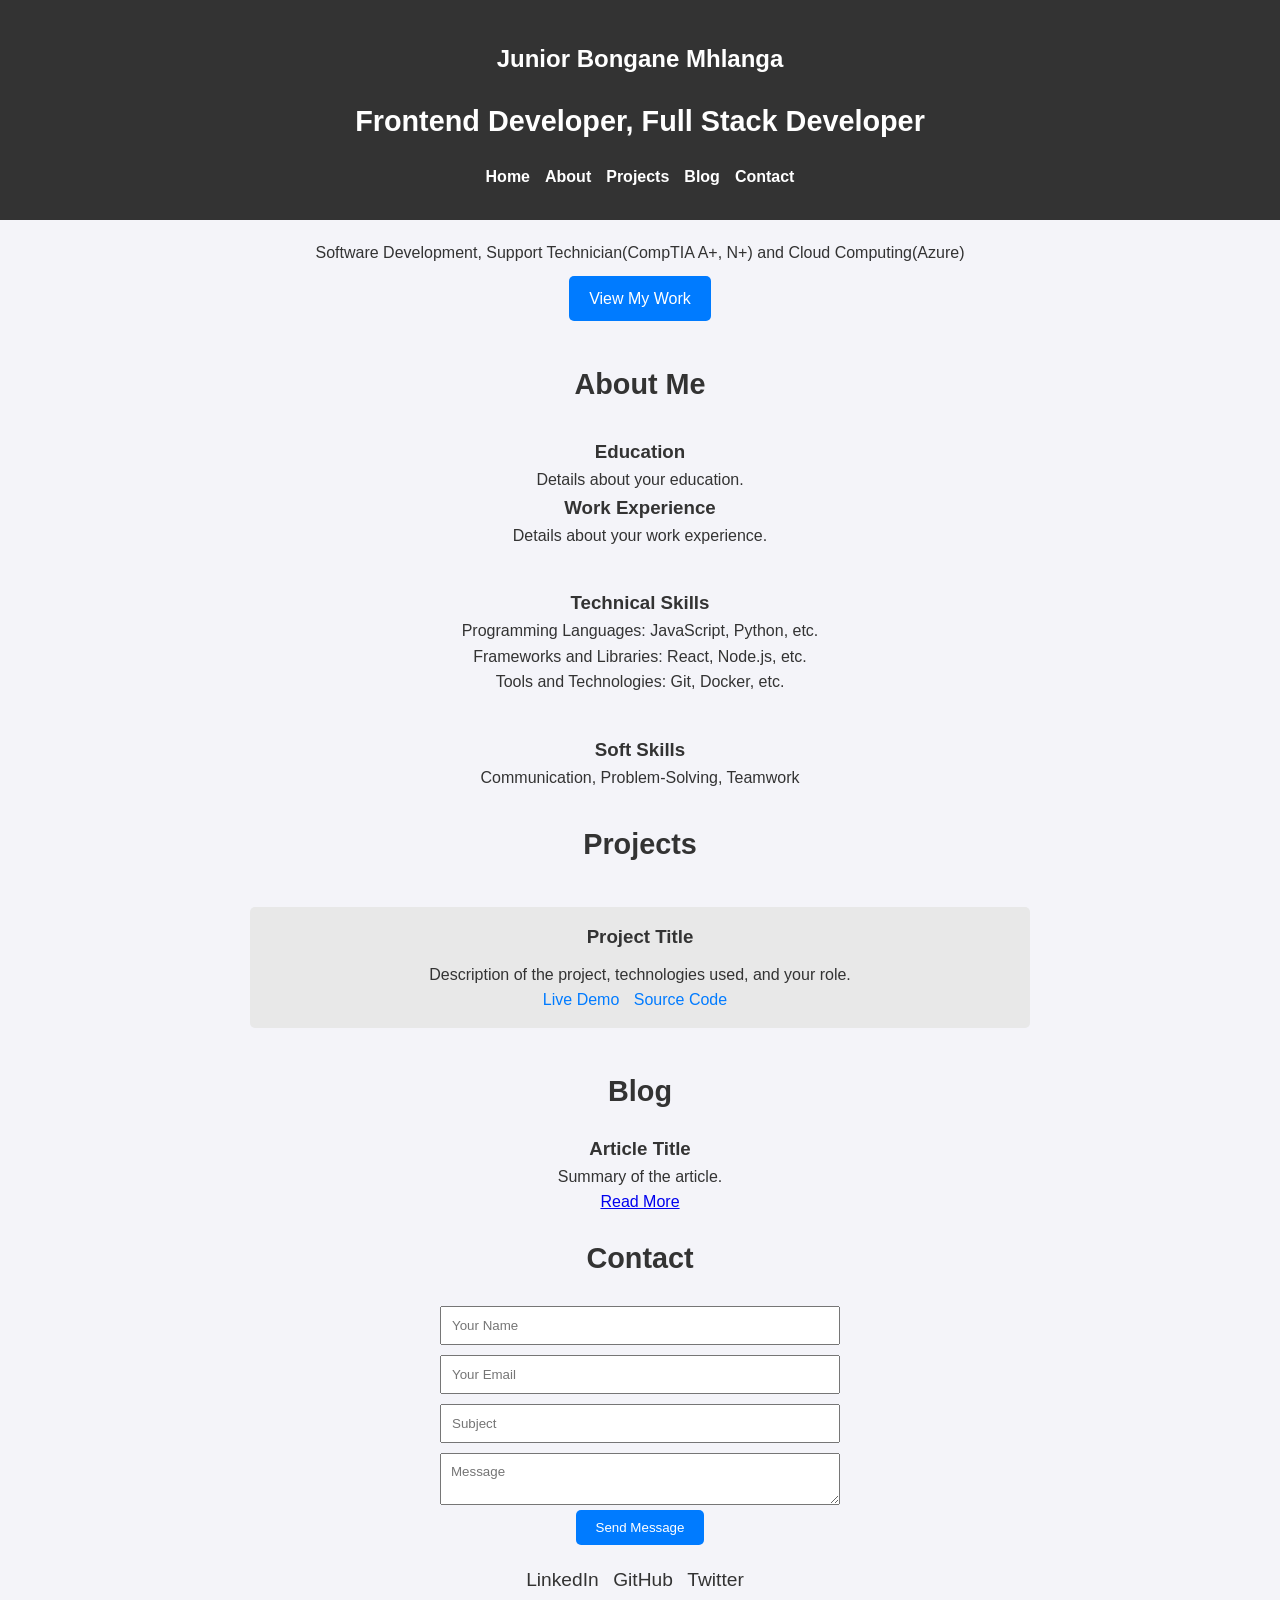
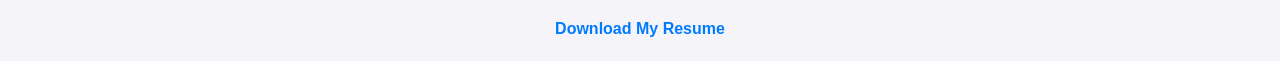
==== Portfolio2/index.html @ 18e59ba6 "Portfolio v2.0 Attempting a new version of my Portfolio using CSS and HTML" ====
<!DOCTYPE html>
<html lang="en">
<head>
    <meta charset="UTF-8">
    <meta name="viewport" content="width=device-width, initial-scale=1.0">
    <title>Developer Portfolio</title>
    <link rel="stylesheet" href="styles.css">
</head>
<body>

    <!-- Homepage Section -->
    <section id="homepage">
        <header>
            <h1>Junior Bongane Mhlanga</h1>
            <h2>Frontend Developer, Full Stack Developer</h2>
            <nav>
                <ul>
                    <li><a href="#homepage">Home</a></li>
                    <li><a href="#about">About</a></li>
                    <li><a href="#projects">Projects</a></li>
                    <li><a href="#blog">Blog</a></li>
                    <li><a href="#contact">Contact</a></li>
                </ul>
            </nav>
        </header>
        <div class="intro">
            <p>Software Development, Support Technician(CompTIA A+, N+) and Cloud Computing(Azure)</p>
            <a href="#projects" class="cta">View My Work</a>
        </div>
    </section>

    <!-- About Page Section -->
    <section id="about">
        <h2>About Me</h2>
        <div class="personal-background">
            <h3>Education</h3>
            <p>Details about your education.</p>
            <h3>Work Experience</h3>
            <p>Details about your work experience.</p>
        </div>
        <div class="technical-skills">
            <h3>Technical Skills</h3>
            <p>Programming Languages: JavaScript, Python, etc.</p>
            <p>Frameworks and Libraries: React, Node.js, etc.</p>
            <p>Tools and Technologies: Git, Docker, etc.</p>
        </div>
        <div class="soft-skills">
            <h3>Soft Skills</h3>
            <p>Communication, Problem-Solving, Teamwork</p>
        </div>
    </section>

    <!-- Projects Page Section -->
    <section id="projects">
        <h2>Projects</h2>
        <div class="project-showcase">
            <div class="project">
                <h3>Project Title</h3>
                <p>Description of the project, technologies used, and your role.</p>
                <a href="#" class="project-link">Live Demo</a>
                <a href="#" class="project-link">Source Code</a>
            </div>
            <!-- Repeat for other projects -->
        </div>
    </section>

    <!-- Blog Page Section (Optional) -->
    <section id="blog">
        <h2>Blog</h2>
        <article>
            <h3>Article Title</h3>
            <p>Summary of the article.</p>
            <a href="#">Read More</a>
        </article>
        <!-- Repeat for other articles -->
    </section>

    <!-- Contact Page Section -->
    <section id="contact">
        <h2>Contact</h2>
        <form action="#" method="post">
            <input type="text" name="name" placeholder="Your Name" required>
            <input type="email" name="email" placeholder="Your Email" required>
            <input type="text" name="subject" placeholder="Subject" required>
            <textarea name="message" placeholder="Message" required></textarea>
            <button type="submit">Send Message</button>
        </form>
        <div class="social-media">
            <a href="https://linkedin.com">LinkedIn</a>
            <a href="https://github.com">GitHub</a>
            <a href="https://twitter.com">Twitter</a>
        </div>
    </section>

    <!-- Resume Section -->
    <section id="resume">
        <a href="resume.pdf" download>Download My Resume</a>
    </section>

</body>
</html>
---- Portfolio2/styles.css ----
/* Center and Responsive Styles */

* {
    margin: 0;
    padding: 0;
    box-sizing: border-box;
    font-family: Arial, sans-serif;
}

body {
    background-color: #f4f4f9;
    color: #333;
    line-height: 1.6;
    text-align: center;
}

/* Header */
header {
    background: #333;
    color: #fff;
    padding: 30px 0;
}

header h1, header h2 {
    margin: 10px 0;
}

nav ul {
    list-style: none;
    display: flex;
    justify-content: center;
    gap: 15px;
}

nav ul li a {
    color: #fff;
    text-decoration: none;
    font-weight: bold;
}

.intro {
    padding: 20px;
}

.intro .cta {
    display: inline-block;
    margin-top: 10px;
    padding: 10px 20px;
    background: #007bff;
    color: #fff;
    text-decoration: none;
    border-radius: 5px;
}

/* Section Titles */
section h2 {
    margin: 20px 0;
    font-size: 1.8em;
}

/* Content Sections */
.personal-background, .technical-skills, .soft-skills, .project-showcase {
    margin: 20px auto;
    max-width: 800px;
    padding: 10px;
}

/* Projects */
.project {
    background: #e8e8e8;
    padding: 15px;
    margin: 10px 0;
    border-radius: 5px;
}

.project h3 {
    margin-bottom: 10px;
}

.project a {
    display: inline-block;
    margin-right: 10px;
    color: #007bff;
    text-decoration: none;
}

/* Form Styling */
form {
    display: flex;
    flex-direction: column;
    align-items: center;
    margin: 20px auto;
    max-width: 600px;
}

form input, form textarea {
    margin: 5px 0;
    padding: 10px;
    width: 80%;
    max-width: 400px;
}

form button {
    padding: 10px 20px;
    background: #007bff;
    color: #fff;
    border: none;
    border-radius: 5px;
    cursor: pointer;
}

/* Social Media Links */
.social-media a {
    color: #333;
    text-decoration: none;
    margin-right: 10px;
    font-size: 1.2em;
}

#resume {
    margin: 20px;
}

#resume a {
    color: #007bff;
    text-decoration: none;
    font-weight: bold;
}

/* Responsive Design for Mobile */
@media (max-width: 768px) {
    nav ul {
        flex-direction: column;
        gap: 10px;
    }

    .intro .cta {
        padding: 12px 25px;
        font-size: 1.1em;
    }

    .personal-background, .technical-skills, .soft-skills, .project-showcase, form {
        width: 90%;
        padding: 5px;
    }

    header h1 {
        font-size: 1.8em;
    }

    header h2 {
        font-size: 1.2em;
    }

    section h2 {
        font-size: 1.5em;
    }

    form input, form textarea {
        width: 90%;
    }

    .social-media a {
        font-size: 1em;
    }

    #resume {
        font-size: 1.2em;
    }
}
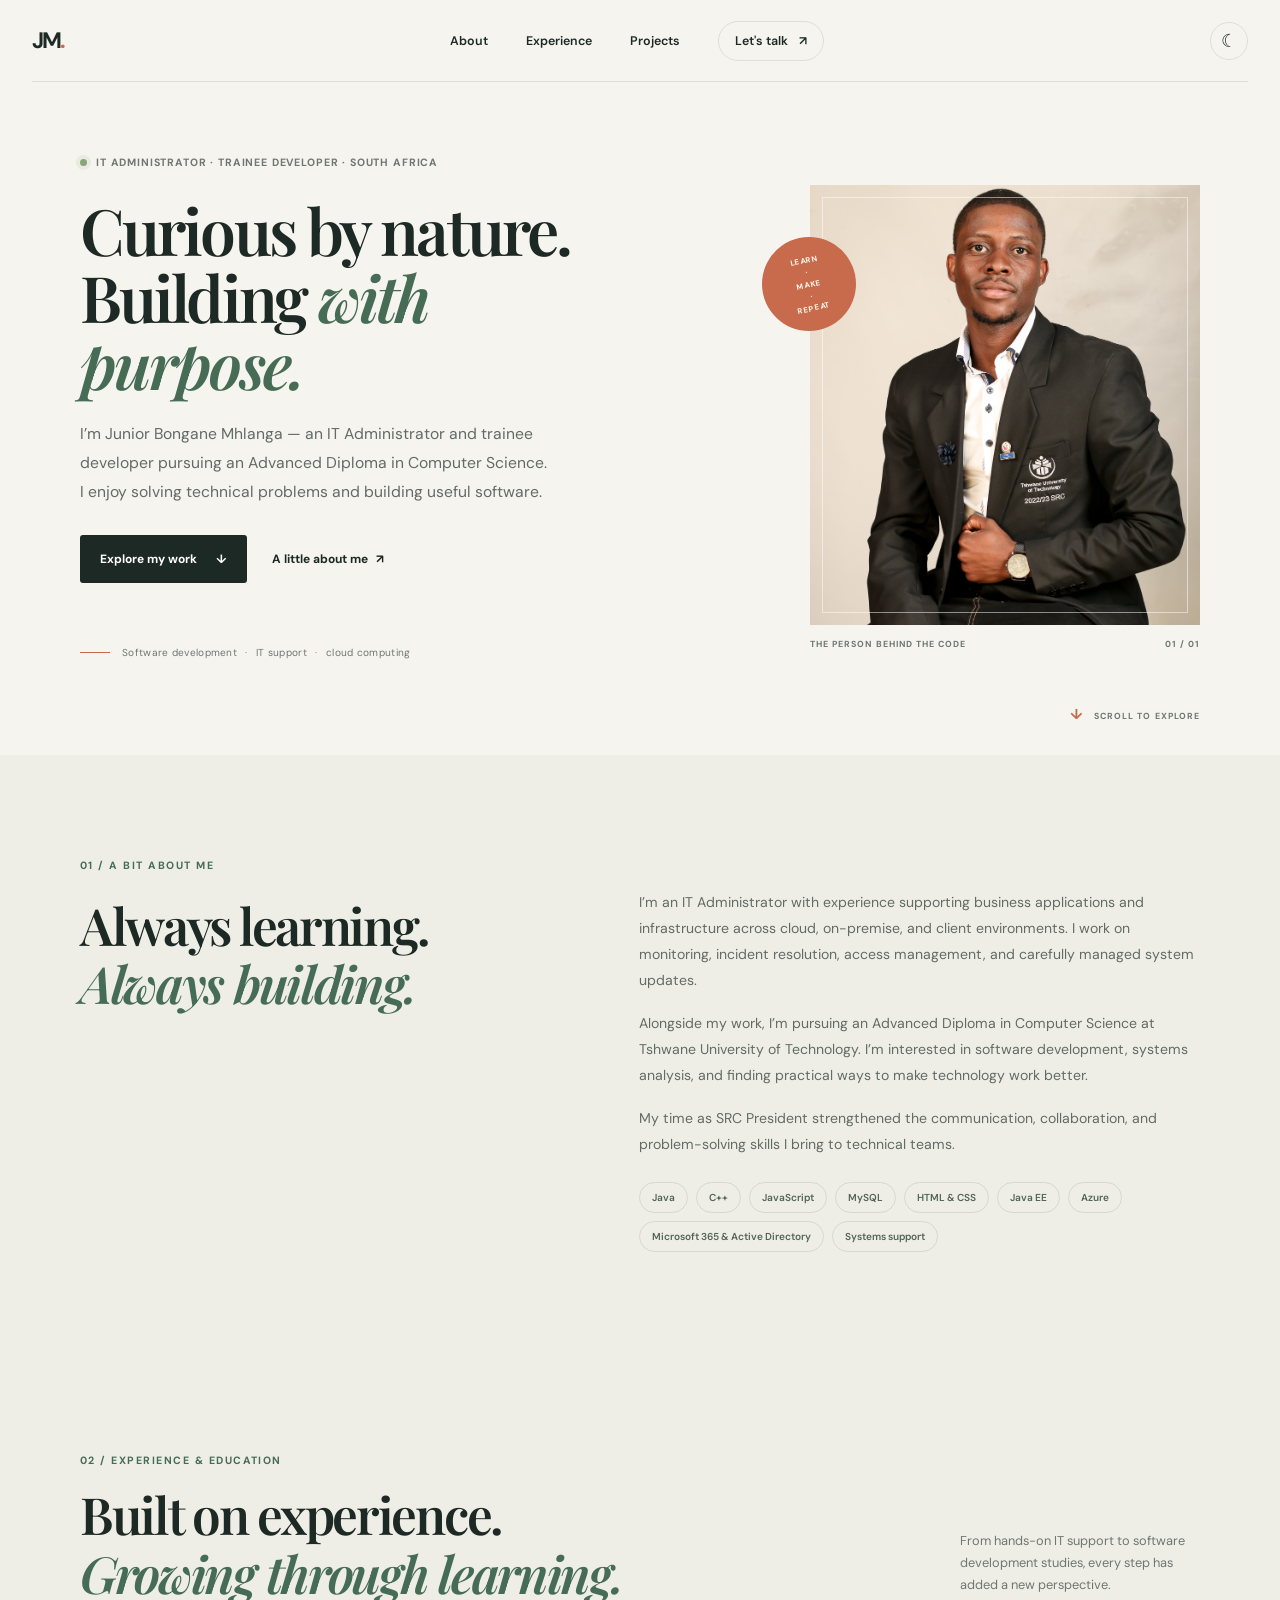
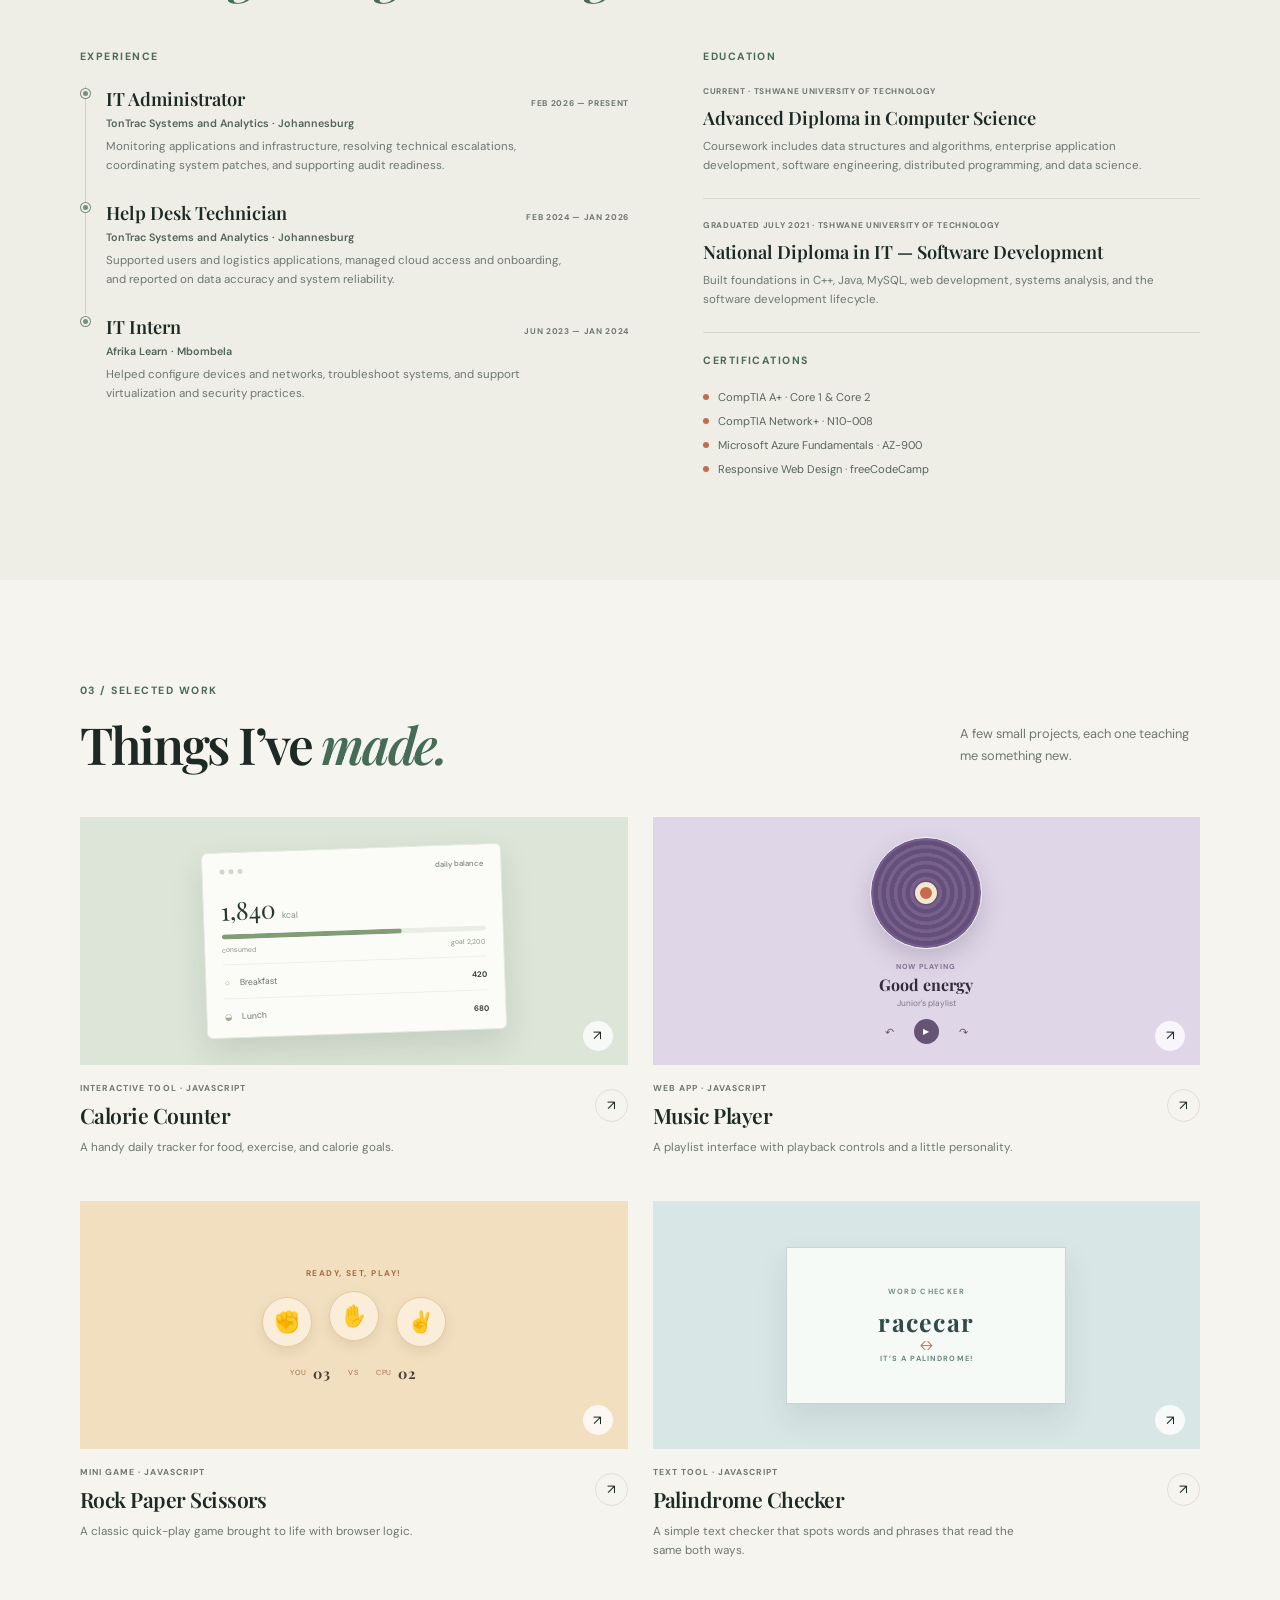
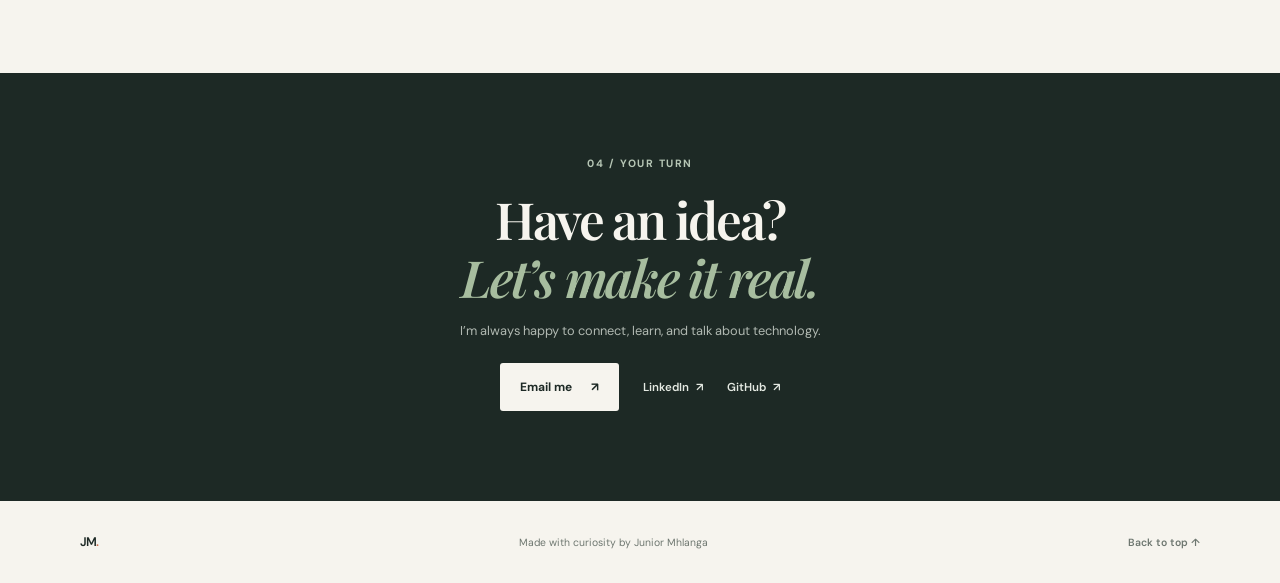
==== commit 9eef5d81: "Refining my Dev Portfolio Creating a easily scrolable portfolio" ====
--- a/Portfolio2/index.html
+++ b/Portfolio2/index.html
@@ -3,99 +3,233 @@
 <head>
     <meta charset="UTF-8">
     <meta name="viewport" content="width=device-width, initial-scale=1.0">
-    <title>Developer Portfolio</title>
+    <meta name="description" content="The portfolio of Junior Bongane Mhlanga, a developer exploring software, support, and cloud technology.">
+    <meta name="theme-color" content="#f6f4ee">
+    <title>Junior Mhlanga — Developer &amp; Problem Solver</title>
     <link rel="stylesheet" href="styles.css">
+    <script src="script.js" defer></script>
 </head>
 <body>
-
-    <!-- Homepage Section -->
-    <section id="homepage">
-        <header>
-            <h1>Junior Bongane Mhlanga</h1>
-            <h2>Frontend Developer, Full Stack Developer</h2>
-            <nav>
-                <ul>
-                    <li><a href="#homepage">Home</a></li>
-                    <li><a href="#about">About</a></li>
-                    <li><a href="#projects">Projects</a></li>
-                    <li><a href="#blog">Blog</a></li>
-                    <li><a href="#contact">Contact</a></li>
-                </ul>
-            </nav>
-        </header>
-        <div class="intro">
-            <p>Software Development, Support Technician(CompTIA A+, N+) and Cloud Computing(Azure)</p>
-            <a href="#projects" class="cta">View My Work</a>
-        </div>
-    </section>
-
-    <!-- About Page Section -->
-    <section id="about">
-        <h2>About Me</h2>
-        <div class="personal-background">
-            <h3>Education</h3>
-            <p>Details about your education.</p>
-            <h3>Work Experience</h3>
-            <p>Details about your work experience.</p>
-        </div>
-        <div class="technical-skills">
-            <h3>Technical Skills</h3>
-            <p>Programming Languages: JavaScript, Python, etc.</p>
-            <p>Frameworks and Libraries: React, Node.js, etc.</p>
-            <p>Tools and Technologies: Git, Docker, etc.</p>
-        </div>
-        <div class="soft-skills">
-            <h3>Soft Skills</h3>
-            <p>Communication, Problem-Solving, Teamwork</p>
-        </div>
-    </section>
-
-    <!-- Projects Page Section -->
-    <section id="projects">
-        <h2>Projects</h2>
-        <div class="project-showcase">
-            <div class="project">
-                <h3>Project Title</h3>
-                <p>Description of the project, technologies used, and your role.</p>
-                <a href="#" class="project-link">Live Demo</a>
-                <a href="#" class="project-link">Source Code</a>
-            </div>
-            <!-- Repeat for other projects -->
-        </div>
-    </section>
-
-    <!-- Blog Page Section (Optional) -->
-    <section id="blog">
-        <h2>Blog</h2>
-        <article>
-            <h3>Article Title</h3>
-            <p>Summary of the article.</p>
-            <a href="#">Read More</a>
-        </article>
-        <!-- Repeat for other articles -->
-    </section>
-
-    <!-- Contact Page Section -->
-    <section id="contact">
-        <h2>Contact</h2>
-        <form action="#" method="post">
-            <input type="text" name="name" placeholder="Your Name" required>
-            <input type="email" name="email" placeholder="Your Email" required>
-            <input type="text" name="subject" placeholder="Subject" required>
-            <textarea name="message" placeholder="Message" required></textarea>
-            <button type="submit">Send Message</button>
-        </form>
-        <div class="social-media">
-            <a href="https://linkedin.com">LinkedIn</a>
-            <a href="https://github.com">GitHub</a>
-            <a href="https://twitter.com">Twitter</a>
-        </div>
-    </section>
-
-    <!-- Resume Section -->
-    <section id="resume">
-        <a href="resume.pdf" download>Download My Resume</a>
-    </section>
-
+    <header class="site-header">
+        <a class="wordmark" href="#home" aria-label="Junior Mhlanga, home">JM<span>.</span></a>
+        <nav class="site-nav" aria-label="Main navigation">
+            <a href="#about">About</a>
+            <a href="#journey">Experience</a>
+            <a href="#projects">Projects</a>
+            <a class="nav-contact" href="#contact">Let's talk <span aria-hidden="true">↗</span></a>
+        </nav>
+        <button class="theme-toggle" type="button" aria-label="Switch to dark mode" aria-pressed="false">
+            <span aria-hidden="true">☾</span>
+        </button>
+    </header>
+
+    <nav class="mobile-nav" aria-label="Mobile navigation">
+        <a href="#home"><span aria-hidden="true">⌂</span>Home</a>
+        <a href="#about"><span aria-hidden="true">○</span>About</a>
+        <a href="#journey"><span aria-hidden="true">⌁</span>Journey</a>
+        <a href="#projects"><span aria-hidden="true">▦</span>Work</a>
+        <a href="#contact"><span aria-hidden="true">↗</span>Contact</a>
+    </nav>
+
+    <main>
+        <section class="hero page-width" id="home">
+            <div class="hero-copy">
+                <p class="eyebrow"><span class="status-dot"></span> IT Administrator · Trainee Developer · South Africa</p>
+                <h1>Curious by nature.<br>Building <span>with purpose.</span></h1>
+                <p class="hero-intro">I’m Junior Bongane Mhlanga — an IT Administrator and trainee developer pursuing an Advanced Diploma in Computer Science. I enjoy solving technical problems and building useful software.</p>
+                <div class="hero-actions">
+                    <a class="button button-dark" href="#projects">Explore my work <span aria-hidden="true">↓</span></a>
+                    <a class="text-link" href="#about">A little about me <span aria-hidden="true">↗</span></a>
+                </div>
+                <div class="hero-note">
+                    <span class="note-line" aria-hidden="true"></span>
+                    <p>Software development <span>·</span> IT support <span>·</span> cloud computing</p>
+                </div>
+            </div>
+            <div class="hero-portrait">
+                <div class="portrait-frame">
+                    <img src="../Portfolio/IMG_2663.JPG" alt="Portrait of Junior Bongane Mhlanga">
+                </div>
+                <div class="portrait-caption"><span>THE PERSON BEHIND THE CODE</span><span>01 / 01</span></div>
+                <div class="portrait-stamp" aria-hidden="true"><span>LEARN</span><span>·</span><span>MAKE</span><span>·</span><span>REPEAT</span></div>
+            </div>
+            <a class="scroll-cue" href="#about"><span aria-hidden="true">↓</span> SCROLL TO EXPLORE</a>
+        </section>
+
+        <section class="about-section" id="about">
+            <div class="page-width about-grid">
+                <div>
+                    <p class="eyebrow section-label">01 / A bit about me</p>
+                    <h2>Always learning.<br><span>Always building.</span></h2>
+                </div>
+                <div class="about-copy">
+                    <p>I’m an IT Administrator with experience supporting business applications and infrastructure across cloud, on-premise, and client environments. I work on monitoring, incident resolution, access management, and carefully managed system updates.</p>
+                    <p>Alongside my work, I’m pursuing an Advanced Diploma in Computer Science at Tshwane University of Technology. I’m interested in software development, systems analysis, and finding practical ways to make technology work better.</p>
+                    <p>My time as SRC President strengthened the communication, collaboration, and problem-solving skills I bring to technical teams.</p>
+                    <div class="skill-list" aria-label="Technical skills">
+                        <span>Java</span>
+                        <span>C++</span>
+                        <span>JavaScript</span>
+                        <span>MySQL</span>
+                        <span>HTML &amp; CSS</span>
+                        <span>Java EE</span>
+                        <span>Azure</span>
+                        <span>Microsoft 365 &amp; Active Directory</span>
+                        <span>Systems support</span>
+                    </div>
+                </div>
+            </div>
+            </section>
+
+            <section class="journey-section" id="journey">
+                <div class="page-width">
+                    <div class="section-heading">
+                        <div>
+                            <p class="eyebrow section-label">02 / Experience &amp; education</p>
+                            <h2>Built on experience.<br><span>Growing through learning.</span></h2>
+                        </div>
+                        <p>From hands-on IT support to software development studies, every step has added a new perspective.</p>
+                    </div>
+                    <div class="journey-grid">
+                        <div class="journey-column">
+                            <h3 class="column-heading">Experience</h3>
+                            <article class="timeline-entry">
+                                <span class="timeline-mark" aria-hidden="true"></span>
+                                <div class="entry-heading"><h4>IT Administrator</h4><span>FEB 2026 — PRESENT</span></div>
+                                <p class="entry-place">TonTrac Systems and Analytics · Johannesburg</p>
+                                <p>Monitoring applications and infrastructure, resolving technical escalations, coordinating system patches, and supporting audit readiness.</p>
+                            </article>
+                            <article class="timeline-entry">
+                                <span class="timeline-mark" aria-hidden="true"></span>
+                                <div class="entry-heading"><h4>Help Desk Technician</h4><span>FEB 2024 — JAN 2026</span></div>
+                                <p class="entry-place">TonTrac Systems and Analytics · Johannesburg</p>
+                                <p>Supported users and logistics applications, managed cloud access and onboarding, and reported on data accuracy and system reliability.</p>
+                            </article>
+                            <article class="timeline-entry">
+                                <span class="timeline-mark" aria-hidden="true"></span>
+                                <div class="entry-heading"><h4>IT Intern</h4><span>JUN 2023 — JAN 2024</span></div>
+                                <p class="entry-place">Afrika Learn · Mbombela</p>
+                                <p>Helped configure devices and networks, troubleshoot systems, and support virtualization and security practices.</p>
+                            </article>
+                        </div>
+                        <div class="journey-column learning-column">
+                            <h3 class="column-heading">Education</h3>
+                            <article class="education-entry">
+                                <p class="entry-date">CURRENT · TSHWANE UNIVERSITY OF TECHNOLOGY</p>
+                                <h4>Advanced Diploma in Computer Science</h4>
+                                <p>Coursework includes data structures and algorithms, enterprise application development, software engineering, distributed programming, and data science.</p>
+                            </article>
+                            <article class="education-entry">
+                                <p class="entry-date">GRADUATED JULY 2021 · TSHWANE UNIVERSITY OF TECHNOLOGY</p>
+                                <h4>National Diploma in IT — Software Development</h4>
+                                <p>Built foundations in C++, Java, MySQL, web development, systems analysis, and the software development lifecycle.</p>
+                            </article>
+                            <h3 class="column-heading certifications-heading">Certifications</h3>
+                            <div class="certification-list">
+                                <span>CompTIA A+ · Core 1 &amp; Core 2</span>
+                                <span>CompTIA Network+ · N10-008</span>
+                                <span>Microsoft Azure Fundamentals · AZ-900</span>
+                                <span>Responsive Web Design · freeCodeCamp</span>
+                            </div>
+                        </div>
+                    </div>
+                </div>
+            </section>
+
+            <section class="projects-section page-width" id="projects">
+                <div class="section-heading">
+                    <div>
+                        <p class="eyebrow section-label">03 / Selected work</p>
+                    <h2>Things I’ve <span>made.</span></h2>
+                </div>
+                <p>A few small projects, each one teaching me something new.</p>
+            </div>
+
+            <div class="project-grid">
+                <article class="project-card project-calorie">
+                    <a class="project-preview calorie-preview" href="../Calorie%20Counter/index.html" aria-label="Open Calorie Counter project">
+                        <div class="mini-window">
+                            <div class="mini-top"><span></span><span></span><span></span><b>daily balance</b></div>
+                            <div class="calorie-total">1,840 <small>kcal</small></div>
+                            <div class="calorie-bar"><span></span></div>
+                            <div class="calorie-labels"><span>consumed</span><span>goal 2,200</span></div>
+                            <div class="meal-row"><i>☼</i><span>Breakfast</span><b>420</b></div>
+                            <div class="meal-row"><i>◒</i><span>Lunch</span><b>680</b></div>
+                        </div>
+                        <span class="preview-arrow" aria-hidden="true">↗</span>
+                    </a>
+                    <div class="project-info">
+                        <div><p class="project-type">INTERACTIVE TOOL · JAVASCRIPT</p><h3>Calorie Counter</h3></div>
+                        <a class="project-open" href="../Calorie%20Counter/index.html" aria-label="Open Calorie Counter project">↗</a>
+                    </div>
+                    <p class="project-description">A handy daily tracker for food, exercise, and calorie goals.</p>
+                </article>
+
+                <article class="project-card project-music">
+                    <a class="project-preview music-preview" href="../Music%20Player/index.html" aria-label="Open Music Player project">
+                        <div class="music-disc"><span></span></div>
+                        <div class="music-track"><span>NOW PLAYING</span><b>Good energy</b><i>Junior's playlist</i></div>
+                        <div class="music-controls" aria-hidden="true"><span>↶</span><span class="play-icon">▶</span><span>↷</span></div>
+                        <span class="preview-arrow" aria-hidden="true">↗</span>
+                    </a>
+                    <div class="project-info">
+                        <div><p class="project-type">WEB APP · JAVASCRIPT</p><h3>Music Player</h3></div>
+                        <a class="project-open" href="../Music%20Player/index.html" aria-label="Open Music Player project">↗</a>
+                    </div>
+                    <p class="project-description">A playlist interface with playback controls and a little personality.</p>
+                </article>
+
+                <article class="project-card project-game">
+                    <a class="project-preview game-preview" href="../RockPaperScissorsGame/index.html" aria-label="Open Rock Paper Scissors project">
+                        <span class="game-kicker">READY, SET, PLAY!</span>
+                        <div class="game-icons" aria-hidden="true"><span>✊</span><span>✋</span><span>✌</span></div>
+                        <div class="game-score"><span>YOU <b>03</b></span><span>VS</span><span>CPU <b>02</b></span></div>
+                        <span class="preview-arrow" aria-hidden="true">↗</span>
+                    </a>
+                    <div class="project-info">
+                        <div><p class="project-type">MINI GAME · JAVASCRIPT</p><h3>Rock Paper Scissors</h3></div>
+                        <a class="project-open" href="../RockPaperScissorsGame/index.html" aria-label="Open Rock Paper Scissors project">↗</a>
+                    </div>
+                    <p class="project-description">A classic quick-play game brought to life with browser logic.</p>
+                </article>
+
+                <article class="project-card project-palindrome">
+                    <a class="project-preview palindrome-preview" href="../Palindrone%20Checker/index.html" aria-label="Open Palindrome Checker project">
+                        <div class="palindrome-card">
+                            <span>WORD CHECKER</span>
+                            <b>racecar</b>
+                            <i>↔</i>
+                            <strong>IT’S A PALINDROME!</strong>
+                        </div>
+                        <span class="preview-arrow" aria-hidden="true">↗</span>
+                    </a>
+                    <div class="project-info">
+                        <div><p class="project-type">TEXT TOOL · JAVASCRIPT</p><h3>Palindrome Checker</h3></div>
+                        <a class="project-open" href="../Palindrone%20Checker/index.html" aria-label="Open Palindrome Checker project">↗</a>
+                    </div>
+                    <p class="project-description">A simple text checker that spots words and phrases that read the same both ways.</p>
+                </article>
+            </div>
+        </section>
+
+        <section class="contact-section" id="contact">
+            <div class="page-width contact-inner">
+                <p class="eyebrow section-label">04 / Your turn</p>
+                <h2>Have an idea?<br><span>Let’s make it real.</span></h2>
+                <p>I’m always happy to connect, learn, and talk about technology.</p>
+                <div class="contact-links">
+                    <a class="button button-light" href="mailto:mhlangajunior907@gmail.com">Email me <span aria-hidden="true">↗</span></a>
+                    <a class="contact-social" href="https://www.linkedin.com/in/junior-mhlanga-2394a222a" target="_blank" rel="noopener noreferrer">LinkedIn <span aria-hidden="true">↗</span></a>
+                    <a class="contact-social" href="https://github.com/JuniorMhlanga" target="_blank" rel="noopener noreferrer">GitHub <span aria-hidden="true">↗</span></a>
+                </div>
+            </div>
+        </section>
+    </main>
+
+    <footer class="site-footer page-width">
+        <a class="wordmark" href="#home">JM<span>.</span></a>
+        <p>Made with curiosity by Junior Mhlanga</p>
+        <a href="#home">Back to top ↑</a>
+    </footer>
 </body>
 </html>
--- a/Portfolio2/styles.css
+++ b/Portfolio2/styles.css
@@ -1,170 +1,1238 @@
-/* Center and Responsive Styles */
+@import url('https://fonts.googleapis.com/css2?family=DM+Sans:wght@400;500;600;700&family=Playfair+Display:ital,wght@0,600;0,700;1,600;1,700&display=swap');
+
+:root {
+    --paper: #f6f4ee;
+    --ink: #1d2925;
+    --muted: #6e7770;
+    --green: #466c56;
+    --line: #dedfd6;
+    --section: #eeeee7;
+    --body-copy: #626b64;
+    --skill-border: #d5d9cf;
+    --skill-text: #526457;
+    --timeline-line: #cbd3c8;
+    --education-line: #d5d9d0;
+    --certification-text: #59645b;
+    --button-bg: var(--ink);
+    --button-text: #fff;
+    --button-hover-bg: var(--green);
+    --button-hover-text: #fff;
+    --contrast-surface: #1d2925;
+    color-scheme: light;
+    --serif: 'Playfair Display', Georgia, serif;
+    --sans: 'DM Sans', 'Segoe UI', sans-serif;
+}
+
+:root[data-theme="dark"] {
+    --paper: #171c19;
+    --ink: #e8eee8;
+    --muted: #a7b2aa;
+    --green: #a7bd9f;
+    --line: #38433b;
+    --section: #202722;
+    --body-copy: #c0c9c1;
+    --skill-border: #3e4a42;
+    --skill-text: #c1d0c3;
+    --timeline-line: #4a574d;
+    --education-line: #3e4a42;
+    --certification-text: #c0c9c1;
+    --button-bg: #d7e2d7;
+    --button-text: #17201a;
+    --button-hover-bg: #a7bd9f;
+    --button-hover-text: #17201a;
+    color-scheme: dark;
+}
 
 * {
+    box-sizing: border-box;
+}
+
+html {
+    scroll-behavior: smooth;
+    scroll-padding-top: 84px;
+    transition: background-color 180ms ease, color 180ms ease;
+}
+
+body {
     margin: 0;
+    background: var(--paper);
+    color: var(--ink);
+    font-family: var(--sans);
+    -webkit-font-smoothing: antialiased;
+}
+
+a {
+    color: inherit;
+}
+
+.page-width {
+    width: min(1120px, calc(100% - 64px));
+    margin-inline: auto;
+}
+
+.site-header {
+    width: min(1280px, calc(100% - 64px));
+    height: 82px;
+    margin-inline: auto;
+    display: flex;
+    align-items: center;
+    justify-content: space-between;
+    border-bottom: 1px solid var(--line);
+}
+
+.wordmark {
+    color: var(--ink);
+    font-size: 1.4rem;
+    font-weight: 700;
+    letter-spacing: -0.08em;
+    text-decoration: none;
+}
+
+.wordmark span {
+    color: #c76b4c;
+}
+
+.site-nav {
+    display: flex;
+    align-items: center;
+    gap: 38px;
+}
+
+.mobile-nav {
+    display: none;
+}
+
+.site-nav a,
+.site-footer a {
+    font-size: 0.78rem;
+    font-weight: 600;
+    text-decoration: none;
+    transition: color 180ms ease;
+}
+
+.site-nav a:hover,
+.site-footer a:hover,
+.text-link:hover {
+    color: var(--green);
+}
+
+.site-nav .nav-contact {
+    padding: 11px 16px;
+    border: 1px solid var(--line);
+    border-radius: 999px;
+}
+
+.nav-contact span {
+    margin-left: 8px;
+}
+
+.theme-toggle {
+    width: 38px;
+    height: 38px;
+    display: grid;
+    flex: 0 0 auto;
+    place-items: center;
     padding: 0;
-    box-sizing: border-box;
-    font-family: Arial, sans-serif;
-}
-
-body {
-    background-color: #f4f4f9;
-    color: #333;
-    line-height: 1.6;
+    border: 1px solid var(--line);
+    border-radius: 50%;
+    background: transparent;
+    color: var(--ink);
+    font: inherit;
+    font-size: 1.1rem;
+    cursor: pointer;
+    transition: background 180ms ease, border-color 180ms ease, color 180ms ease;
+}
+
+.theme-toggle:hover {
+    background: var(--section);
+    border-color: var(--muted);
+}
+
+.hero {
+    min-height: 640px;
+    padding-block: 74px 76px;
+    display: grid;
+    grid-template-columns: 1.1fr 0.9fr;
+    align-items: center;
+    gap: 64px;
+    position: relative;
+}
+
+.hero-copy {
+    padding-bottom: 20px;
+}
+
+.eyebrow {
+    margin: 0;
+    color: var(--green);
+    font-size: 0.66rem;
+    font-weight: 700;
+    letter-spacing: 0.14em;
+    text-transform: uppercase;
+}
+
+.hero-copy > .eyebrow {
+    display: flex;
+    align-items: center;
+    gap: 9px;
+    color: var(--muted);
+    letter-spacing: 0.08em;
+}
+
+.status-dot {
+    width: 7px;
+    height: 7px;
+    border-radius: 50%;
+    background: #88a478;
+    box-shadow: 0 0 0 4px #88a47820;
+}
+
+h1,
+h2,
+h3,
+p {
+    margin-top: 0;
+}
+
+h1,
+h2 {
+    font-family: var(--serif);
+    font-weight: 600;
+    letter-spacing: -0.045em;
+}
+
+.hero h1 {
+    margin: 27px 0 21px;
+    font-size: clamp(3.2rem, 5vw, 4.6rem);
+    line-height: 1.05;
+}
+
+.hero h1 span,
+.about-grid h2 span,
+.section-heading h2 span,
+.contact-inner h2 span {
+    color: var(--green);
+    font-style: italic;
+}
+
+.hero-intro {
+    max-width: 470px;
+    margin-bottom: 29px;
+    color: var(--body-copy);
+    font-size: 0.98rem;
+    line-height: 1.85;
+}
+
+.hero-actions {
+    display: flex;
+    align-items: center;
+    gap: 25px;
+}
+
+.button {
+    display: inline-flex;
+    min-height: 48px;
+    align-items: center;
+    justify-content: center;
+    gap: 19px;
+    padding: 0 20px;
+    border-radius: 3px;
+    font-size: 0.75rem;
+    font-weight: 700;
+    text-decoration: none;
+    transition: transform 180ms ease, background 180ms ease;
+}
+
+.button:hover {
+    transform: translateY(-2px);
+}
+
+.button-dark {
+    background: var(--button-bg);
+    color: var(--button-text);
+}
+
+.button-dark:hover {
+    background: var(--button-hover-bg);
+    color: var(--button-hover-text);
+}
+
+.text-link {
+    font-size: 0.75rem;
+    font-weight: 700;
+    text-decoration: none;
+    transition: color 180ms ease;
+}
+
+.text-link span {
+    margin-left: 5px;
+}
+
+.hero-note {
+    display: flex;
+    align-items: center;
+    gap: 12px;
+    margin-top: 63px;
+}
+
+.hero-note p {
+    margin: 0;
+    color: var(--muted);
+    font-size: 0.63rem;
+    letter-spacing: 0.03em;
+}
+
+.hero-note p span {
+    margin-inline: 5px;
+    color: #c76b4c;
+}
+
+.note-line {
+    width: 30px;
+    height: 1px;
+    background: #c76b4c;
+}
+
+.hero-portrait {
+    width: 100%;
+    max-width: 390px;
+    justify-self: end;
+    position: relative;
+}
+
+.portrait-frame {
+    height: 440px;
+    overflow: hidden;
+    background: #e6e1d6;
+    position: relative;
+}
+
+.portrait-frame::after {
+    position: absolute;
+    inset: 12px;
+    border: 1px solid #ffffff80;
+    content: "";
+    pointer-events: none;
+}
+
+.portrait-frame img {
+    width: 100%;
+    height: 100%;
+    object-fit: cover;
+    object-position: center 30%;
+    display: block;
+}
+
+.portrait-caption {
+    display: flex;
+    justify-content: space-between;
+    padding-top: 13px;
+    color: var(--muted);
+    font-size: 0.55rem;
+    font-weight: 700;
+    letter-spacing: 0.11em;
+}
+
+.portrait-stamp {
+    position: absolute;
+    top: 52px;
+    left: -48px;
+    width: 94px;
+    height: 94px;
+    display: flex;
+    flex-direction: column;
+    align-items: center;
+    justify-content: center;
+    gap: 2px;
+    border-radius: 50%;
+    background: #c76b4c;
+    color: #fff9f1;
+    font-size: 0.48rem;
+    font-weight: 700;
+    letter-spacing: 0.1em;
+    transform: rotate(-12deg);
+}
+
+.scroll-cue {
+    position: absolute;
+    right: 0;
+    bottom: 32px;
+    color: var(--muted);
+    font-size: 0.55rem;
+    font-weight: 700;
+    letter-spacing: 0.12em;
+    text-decoration: none;
+}
+
+.scroll-cue span {
+    margin-right: 7px;
+    color: #c76b4c;
+    font-size: 0.9rem;
+}
+
+.about-section {
+    padding-block: 104px;
+    background: var(--section);
+}
+
+.about-grid {
+    display: grid;
+    grid-template-columns: 0.9fr 1.1fr;
+    gap: 100px;
+    align-items: start;
+}
+
+.section-label {
+    margin-bottom: 24px;
+}
+
+.about-grid h2,
+.section-heading h2,
+.contact-inner h2 {
+    margin-bottom: 0;
+    font-size: clamp(2.4rem, 4vw, 3.55rem);
+    line-height: 1.15;
+}
+
+.about-copy {
+    padding-top: 30px;
+}
+
+.about-copy p {
+    margin-bottom: 17px;
+    color: var(--body-copy);
+    font-size: 0.88rem;
+    line-height: 1.85;
+}
+
+.skill-list {
+    display: flex;
+    flex-wrap: wrap;
+    gap: 8px;
+    margin-top: 25px;
+}
+
+.skill-list span {
+    padding: 8px 12px;
+    border: 1px solid var(--skill-border);
+    border-radius: 999px;
+    color: var(--skill-text);
+    font-size: 0.63rem;
+    font-weight: 600;
+}
+
+.projects-section {
+    padding-block: 104px 112px;
+}
+
+.journey-section {
+    padding-block: 98px 104px;
+    background: var(--section);
+}
+
+.section-heading {
+    display: flex;
+    align-items: end;
+    justify-content: space-between;
+    gap: 30px;
+    margin-bottom: 43px;
+}
+
+.section-heading .section-label {
+    margin-bottom: 18px;
+}
+
+.section-heading > p {
+    max-width: 240px;
+    margin-bottom: 7px;
+    color: var(--muted);
+    font-size: 0.8rem;
+    line-height: 1.7;
+}
+
+.journey-grid {
+    display: grid;
+    grid-template-columns: 1.05fr 0.95fr;
+    gap: 74px;
+    margin-top: 47px;
+}
+
+.column-heading {
+    margin: 0 0 23px;
+    color: var(--green);
+    font-size: 0.66rem;
+    font-weight: 700;
+    letter-spacing: 0.14em;
+    text-transform: uppercase;
+}
+
+.timeline-entry {
+    padding: 0 0 24px 20px;
+    margin-left: 5px;
+    border-left: 1px solid var(--timeline-line);
+    position: relative;
+}
+
+.timeline-entry:last-child {
+    padding-bottom: 0;
+    border-left-color: transparent;
+}
+
+.timeline-mark {
+    position: absolute;
+    top: 3px;
+    left: -5px;
+    width: 9px;
+    height: 9px;
+    border: 2px solid var(--section);
+    border-radius: 50%;
+    background: #76917a;
+    box-shadow: 0 0 0 1px #76917a;
+}
+
+.entry-heading {
+    display: flex;
+    align-items: baseline;
+    justify-content: space-between;
+    gap: 12px;
+}
+
+.entry-heading h4,
+.education-entry h4 {
+    margin: 0;
+    font-family: var(--serif);
+    font-size: 1.14rem;
+    font-weight: 600;
+}
+
+.entry-heading > span,
+.entry-date {
+    color: var(--muted);
+    font-size: 0.52rem;
+    font-weight: 700;
+    letter-spacing: 0.08em;
+}
+
+.entry-place {
+    margin: 5px 0 7px;
+    color: var(--skill-text) !important;
+    font-size: 0.67rem !important;
+    font-weight: 600;
+}
+
+.timeline-entry > p:last-child,
+.education-entry > p:last-child {
+    max-width: 470px;
+    margin: 0;
+    color: var(--muted);
+    font-size: 0.72rem;
+    line-height: 1.7;
+}
+
+.education-entry {
+    padding-bottom: 22px;
+    margin-bottom: 21px;
+    border-bottom: 1px solid var(--education-line);
+}
+
+.education-entry .entry-date {
+    margin-bottom: 8px;
+}
+
+.education-entry h4 {
+    margin-bottom: 7px;
+}
+
+.certifications-heading {
+    margin-top: 2px;
+}
+
+.certification-list {
+    display: grid;
+    gap: 10px;
+}
+
+.certification-list span {
+    display: flex;
+    align-items: center;
+    gap: 9px;
+    color: var(--certification-text);
+    font-size: 0.7rem;
+}
+
+.certification-list span::before {
+    width: 6px;
+    height: 6px;
+    flex: 0 0 auto;
+    border-radius: 50%;
+    background: #c76b4c;
+    content: "";
+}
+
+.project-grid {
+    display: grid;
+    grid-template-columns: repeat(2, minmax(0, 1fr));
+    gap: 44px 25px;
+}
+
+.project-card {
+    min-width: 0;
+}
+
+.project-preview {
+    height: 248px;
+    display: flex;
+    align-items: center;
+    justify-content: center;
+    overflow: hidden;
+    position: relative;
+    text-decoration: none;
+    transition: filter 180ms ease;
+}
+
+.project-preview:hover {
+    filter: saturate(1.12);
+}
+
+.preview-arrow {
+    position: absolute;
+    right: 15px;
+    bottom: 14px;
+    width: 30px;
+    height: 30px;
+    display: grid;
+    place-items: center;
+    border-radius: 50%;
+    background: #ffffffc7;
+    color: var(--ink);
+    font-size: 0.85rem;
+    transition: transform 180ms ease;
+}
+
+.project-preview:hover .preview-arrow {
+    transform: translate(2px, -2px);
+}
+
+.calorie-preview {
+    background: #dce5d8;
+}
+
+.mini-window {
+    width: min(72%, 300px);
+    padding: 13px 17px 15px;
+    border: 1px solid #e6e9e1;
+    border-radius: 6px;
+    background: #fbfcf8;
+    box-shadow: 0 15px 32px #26392b20;
+    transform: rotate(-2deg);
+}
+
+.mini-top {
+    display: flex;
+    align-items: center;
+    gap: 4px;
+    color: #7a837b;
+}
+
+.mini-top > span {
+    width: 5px;
+    height: 5px;
+    border-radius: 50%;
+    background: #d2d7ce;
+}
+
+.mini-top b {
+    margin-left: auto;
+    font-size: 0.48rem;
+    font-weight: 500;
+}
+
+.calorie-total {
+    margin-top: 17px;
+    color: #283a2e;
+    font-family: var(--serif);
+    font-size: 1.55rem;
+}
+
+.calorie-total small {
+    color: #879085;
+    font-family: var(--sans);
+    font-size: 0.55rem;
+}
+
+.calorie-bar {
+    height: 5px;
+    margin-top: 8px;
+    overflow: hidden;
+    border-radius: 5px;
+    background: #e9ede6;
+}
+
+.calorie-bar span {
+    width: 68%;
+    height: 100%;
+    display: block;
+    border-radius: inherit;
+    background: #809d75;
+}
+
+.calorie-labels {
+    display: flex;
+    justify-content: space-between;
+    margin-top: 6px;
+    color: #899187;
+    font-size: 0.43rem;
+}
+
+.meal-row {
+    display: flex;
+    align-items: center;
+    gap: 9px;
+    padding-top: 11px;
+    margin-top: 10px;
+    border-top: 1px solid #eef0ea;
+    color: #687269;
+    font-size: 0.54rem;
+}
+
+.meal-row i {
+    color: #9caa8c;
+    font-style: normal;
+}
+
+.meal-row b {
+    margin-left: auto;
+    color: #39453c;
+    font-size: 0.5rem;
+}
+
+.music-preview {
+    flex-direction: column;
+    background: #dfd7e8;
+}
+
+.music-disc {
+    width: 112px;
+    height: 112px;
+    display: grid;
+    place-items: center;
+    border: 1px solid #f3eff7;
+    border-radius: 50%;
+    background: repeating-radial-gradient(circle, #634f79 0 4px, #77618c 5px 8px);
+    box-shadow: 0 10px 24px #44325335;
+}
+
+.music-disc span {
+    width: 22px;
+    height: 22px;
+    border: 5px solid #f3e8cd;
+    border-radius: 50%;
+    background: #c76b4c;
+}
+
+.music-track {
+    display: grid;
+    gap: 3px;
+    justify-items: center;
+    margin-top: 13px;
+}
+
+.music-track span {
+    color: #83718f;
+    font-size: 0.45rem;
+    font-weight: 700;
+    letter-spacing: 0.14em;
+}
+
+.music-track b {
+    color: #352c3f;
+    font-family: var(--serif);
+    font-size: 1rem;
+}
+
+.music-track i {
+    color: #80748a;
+    font-size: 0.52rem;
+    font-style: normal;
+}
+
+.music-controls {
+    display: flex;
+    align-items: center;
+    gap: 20px;
+    margin-top: 10px;
+    color: #655574;
+    font-size: 0.7rem;
+}
+
+.music-controls .play-icon {
+    width: 25px;
+    height: 25px;
+    display: grid;
+    place-items: center;
+    border-radius: 50%;
+    background: #665475;
+    color: #fff;
+    font-size: 0.52rem;
+}
+
+.game-preview {
+    flex-direction: column;
+    background: #f1dfbf;
+}
+
+.game-kicker {
+    color: #a76a43;
+    font-size: 0.52rem;
+    font-weight: 700;
+    letter-spacing: 0.18em;
+}
+
+.game-icons {
+    display: flex;
+    gap: 17px;
+    margin: 18px 0 16px;
+}
+
+.game-icons span {
+    width: 50px;
+    height: 50px;
+    display: grid;
+    place-items: center;
+    border: 1px solid #e7c99f;
+    border-radius: 50%;
+    background: #faeedb;
+    font-size: 1.3rem;
+    box-shadow: 0 5px 12px #825e3420;
+}
+
+.game-icons span:nth-child(2) {
+    transform: translateY(-6px);
+}
+
+.game-score {
+    display: flex;
+    align-items: center;
+    gap: 17px;
+    color: #a1714c;
+    font-size: 0.46rem;
+    letter-spacing: 0.12em;
+}
+
+.game-score span {
+    display: flex;
+    align-items: center;
+    gap: 6px;
+}
+
+.game-score b {
+    color: #4a3c30;
+    font-family: var(--serif);
+    font-size: 0.9rem;
+}
+
+.palindrome-preview {
+    background: #d8e6e5;
+}
+
+.palindrome-card {
+    width: min(68%, 280px);
+    min-height: 157px;
+    display: flex;
+    flex-direction: column;
+    align-items: center;
+    justify-content: center;
+    border: 1px solid #c3d6d4;
+    background: #f5faf7;
+    box-shadow: 0 15px 30px #2949491a;
+}
+
+.palindrome-card span {
+    color: #71908b;
+    font-size: 0.47rem;
+    font-weight: 700;
+    letter-spacing: 0.18em;
+}
+
+.palindrome-card b {
+    margin-top: 9px;
+    color: #304b48;
+    font-family: var(--serif);
+    font-size: 1.55rem;
+    letter-spacing: 0.05em;
+}
+
+.palindrome-card i {
+    color: #c76b4c;
+    font-size: 0.8rem;
+    font-style: normal;
+    line-height: 1.3;
+}
+
+.palindrome-card strong {
+    color: #66877d;
+    font-size: 0.47rem;
+    letter-spacing: 0.15em;
+}
+
+.project-info {
+    display: flex;
+    align-items: center;
+    justify-content: space-between;
+    gap: 16px;
+    margin-top: 17px;
+}
+
+.project-type {
+    margin: 0 0 7px;
+    color: var(--muted);
+    font-size: 0.54rem;
+    font-weight: 700;
+    letter-spacing: 0.12em;
+}
+
+.project-info h3 {
+    margin: 0;
+    font-family: var(--serif);
+    font-size: 1.32rem;
+    font-weight: 600;
+    letter-spacing: -0.025em;
+}
+
+.project-open {
+    width: 33px;
+    height: 33px;
+    flex: 0 0 auto;
+    display: grid;
+    place-items: center;
+    border: 1px solid var(--line);
+    border-radius: 50%;
+    font-size: 0.85rem;
+    text-decoration: none;
+    transition: color 180ms ease, background 180ms ease, border-color 180ms ease;
+}
+
+.project-open:hover {
+    border-color: var(--ink);
+    background: var(--ink);
+    color: var(--button-text);
+}
+
+.project-description {
+    max-width: 390px;
+    margin: 9px 0 0;
+    color: var(--muted);
+    font-size: 0.73rem;
+    line-height: 1.65;
+}
+
+.contact-section {
+    padding-block: 84px 90px;
+    background: var(--contrast-surface);
+    color: #f6f4ee;
     text-align: center;
 }
 
-/* Header */
-header {
-    background: #333;
-    color: #fff;
-    padding: 30px 0;
-}
-
-header h1, header h2 {
-    margin: 10px 0;
-}
-
-nav ul {
-    list-style: none;
-    display: flex;
+.contact-inner .section-label {
+    margin-bottom: 20px;
+    color: #b6c6b5;
+}
+
+.contact-inner h2 {
+    margin-bottom: 15px;
+}
+
+.contact-inner h2 span {
+    color: #a7bd9f;
+}
+
+.contact-inner > p:not(.eyebrow) {
+    margin-bottom: 24px;
+    color: #b1b9b2;
+    font-size: 0.8rem;
+}
+
+.contact-links {
+    display: flex;
+    align-items: center;
     justify-content: center;
-    gap: 15px;
-}
-
-nav ul li a {
-    color: #fff;
+    gap: 24px;
+}
+
+.button-light {
+    background: #f6f4ee;
+    color: #1d2925;
+}
+
+.button-light:hover {
+    background: #dce5d8;
+}
+
+.contact-social {
+    color: #e4e9e2;
+    font-size: 0.72rem;
+    font-weight: 600;
     text-decoration: none;
-    font-weight: bold;
-}
-
-.intro {
-    padding: 20px;
-}
-
-.intro .cta {
-    display: inline-block;
-    margin-top: 10px;
-    padding: 10px 20px;
-    background: #007bff;
-    color: #fff;
-    text-decoration: none;
-    border-radius: 5px;
-}
-
-/* Section Titles */
-section h2 {
-    margin: 20px 0;
-    font-size: 1.8em;
-}
-
-/* Content Sections */
-.personal-background, .technical-skills, .soft-skills, .project-showcase {
-    margin: 20px auto;
-    max-width: 800px;
-    padding: 10px;
-}
-
-/* Projects */
-.project {
-    background: #e8e8e8;
-    padding: 15px;
-    margin: 10px 0;
-    border-radius: 5px;
-}
-
-.project h3 {
-    margin-bottom: 10px;
-}
-
-.project a {
-    display: inline-block;
-    margin-right: 10px;
-    color: #007bff;
-    text-decoration: none;
-}
-
-/* Form Styling */
-form {
-    display: flex;
-    flex-direction: column;
-    align-items: center;
-    margin: 20px auto;
-    max-width: 600px;
-}
-
-form input, form textarea {
-    margin: 5px 0;
-    padding: 10px;
-    width: 80%;
-    max-width: 400px;
-}
-
-form button {
-    padding: 10px 20px;
-    background: #007bff;
-    color: #fff;
-    border: none;
-    border-radius: 5px;
-    cursor: pointer;
-}
-
-/* Social Media Links */
-.social-media a {
-    color: #333;
-    text-decoration: none;
-    margin-right: 10px;
-    font-size: 1.2em;
-}
-
-#resume {
-    margin: 20px;
-}
-
-#resume a {
-    color: #007bff;
-    text-decoration: none;
-    font-weight: bold;
-}
-
-/* Responsive Design for Mobile */
-@media (max-width: 768px) {
-    nav ul {
+    transition: color 180ms ease;
+}
+
+.contact-social:hover {
+    color: #a7bd9f;
+}
+
+.contact-social span {
+    margin-left: 4px;
+}
+
+.site-footer {
+    min-height: 82px;
+    display: flex;
+    align-items: center;
+    justify-content: space-between;
+    gap: 20px;
+}
+
+.site-footer p {
+    margin: 0;
+    color: var(--muted);
+    font-size: 0.65rem;
+}
+
+.site-footer a:last-child {
+    color: var(--muted);
+    font-size: 0.65rem;
+}
+
+a:focus-visible {
+    outline: 2px solid #c76b4c;
+    outline-offset: 4px;
+}
+
+@media (max-width: 760px) {
+    body {
+        padding-bottom: calc(60px + env(safe-area-inset-bottom));
+    }
+
+    .page-width,
+    .site-header {
+        width: min(100% - 40px, 560px);
+    }
+
+    .site-header {
+        height: 72px;
+    }
+
+    .site-nav {
+        display: none;
+    }
+
+    .theme-toggle {
+        width: 36px;
+        height: 36px;
+    }
+
+    .mobile-nav {
+        position: fixed;
+        z-index: 10;
+        right: 0;
+        bottom: 0;
+        left: 0;
+        display: grid;
+        grid-template-columns: repeat(5, minmax(0, 1fr));
+        padding: 7px 6px calc(7px + env(safe-area-inset-bottom));
+        border-top: 1px solid var(--line);
+        background: var(--paper);
+    }
+
+    .mobile-nav a {
+        min-width: 0;
+        display: flex;
         flex-direction: column;
-        gap: 10px;
-    }
-
-    .intro .cta {
-        padding: 12px 25px;
-        font-size: 1.1em;
-    }
-
-    .personal-background, .technical-skills, .soft-skills, .project-showcase, form {
-        width: 90%;
-        padding: 5px;
-    }
-
-    header h1 {
-        font-size: 1.8em;
-    }
-
-    header h2 {
-        font-size: 1.2em;
-    }
-
-    section h2 {
-        font-size: 1.5em;
-    }
-
-    form input, form textarea {
-        width: 90%;
-    }
-
-    .social-media a {
-        font-size: 1em;
-    }
-
-    #resume {
-        font-size: 1.2em;
-    }
-}
+        align-items: center;
+        justify-content: center;
+        gap: 3px;
+        color: var(--muted);
+        font-size: 0.62rem;
+        font-weight: 600;
+        text-decoration: none;
+    }
+
+    .mobile-nav a:hover,
+    .mobile-nav a:focus-visible {
+        color: var(--green);
+    }
+
+    .mobile-nav a span {
+        font-size: 1rem;
+        line-height: 1;
+    }
+
+    .hero {
+        min-height: initial;
+        grid-template-columns: 1fr;
+        gap: 42px;
+        padding-block: 62px 78px;
+    }
+
+    .hero-copy {
+        padding: 0;
+    }
+
+    .hero h1 {
+        font-size: clamp(3rem, 11vw, 4.5rem);
+    }
+
+    .hero-intro {
+        max-width: 520px;
+    }
+
+    .hero-note {
+        margin-top: 35px;
+    }
+
+    .hero-portrait {
+        width: min(100% - 28px, 390px);
+        justify-self: center;
+    }
+
+    .portrait-frame {
+        height: clamp(330px, 95vw, 470px);
+    }
+
+    .portrait-stamp {
+        left: -28px;
+        width: 78px;
+        height: 78px;
+        font-size: 0.42rem;
+    }
+
+    .scroll-cue {
+        right: 0;
+        bottom: 26px;
+    }
+
+    .about-section,
+    .journey-section,
+    .projects-section {
+        padding-block: 76px;
+    }
+
+    .about-grid {
+        grid-template-columns: 1fr;
+        gap: 18px;
+    }
+
+    .about-copy {
+        padding-top: 0;
+    }
+
+    .journey-grid {
+        grid-template-columns: 1fr;
+        gap: 45px;
+        margin-top: 35px;
+    }
+
+    .section-heading {
+        align-items: start;
+        flex-direction: column;
+        gap: 15px;
+        margin-bottom: 30px;
+    }
+
+    .section-heading > p {
+        max-width: 340px;
+    }
+
+    .project-preview {
+        height: 220px;
+    }
+}
+
+@media (max-width: 520px) {
+    .page-width,
+    .site-header {
+        width: calc(100% - 36px);
+    }
+
+    .theme-toggle {
+        width: 30px;
+        height: 30px;
+        font-size: 0.95rem;
+    }
+
+    .hero {
+        padding-top: 47px;
+    }
+
+    .hero-copy > .eyebrow {
+        font-size: 0.49rem;
+    }
+
+    .hero h1 {
+        font-size: clamp(2.8rem, 12vw, 3.7rem);
+    }
+
+    .hero-intro {
+        font-size: 0.88rem;
+    }
+
+    .hero-actions {
+        flex-wrap: wrap;
+        gap: 17px;
+    }
+
+    .hero-note p {
+        font-size: 0.55rem;
+    }
+
+    .about-grid h2,
+    .section-heading h2,
+    .contact-inner h2 {
+        font-size: 2.45rem;
+    }
+
+    .project-grid {
+        grid-template-columns: 1fr;
+        gap: 34px;
+    }
+
+    .entry-heading {
+        align-items: flex-start;
+        flex-direction: column;
+        gap: 5px;
+    }
+
+    .contact-links {
+        flex-wrap: wrap;
+        gap: 18px;
+    }
+
+    .project-preview {
+        height: 235px;
+    }
+
+    .contact-section {
+        padding-block: 70px;
+    }
+
+    .site-footer {
+        min-height: 76px;
+        flex-wrap: wrap;
+    }
+
+    .site-footer p {
+        order: 1;
+        width: 100%;
+        padding-bottom: 14px;
+        text-align: center;
+    }
+}
+
+@media (prefers-reduced-motion: reduce) {
+    *,
+    *::before,
+    *::after {
+        scroll-behavior: auto !important;
+        transition-duration: 0.01ms !important;
+    }
+}
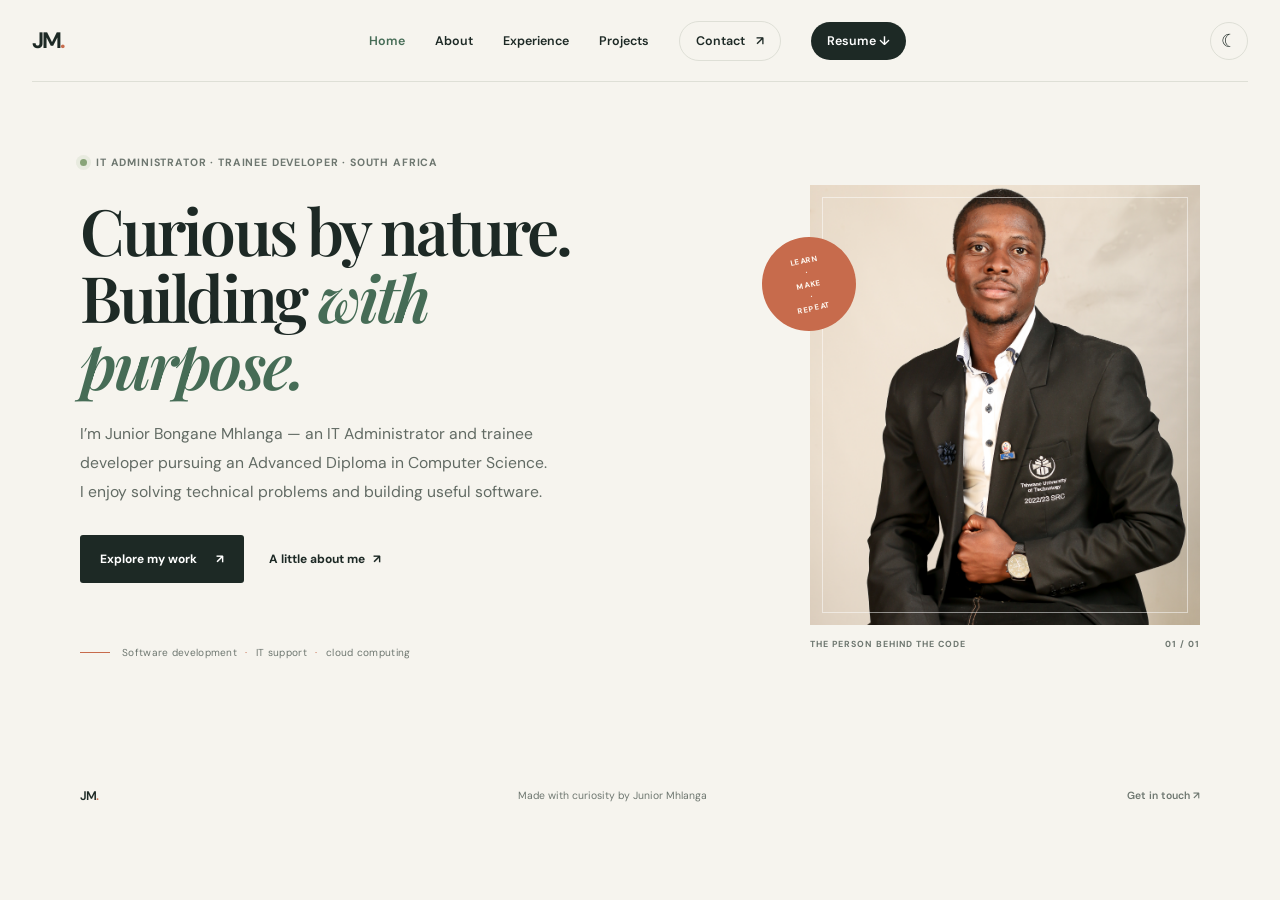
==== commit 25b7f2e5: "Updating My Portfolio Changing the navigation panel to have the site mnore accessible" ====
--- a/Portfolio2/index.html
+++ b/Portfolio2/index.html
@@ -3,33 +3,27 @@
 <head>
     <meta charset="UTF-8">
     <meta name="viewport" content="width=device-width, initial-scale=1.0">
-    <meta name="description" content="The portfolio of Junior Bongane Mhlanga, a developer exploring software, support, and cloud technology.">
+    <meta name="description" content="The portfolio of Junior Bongane Mhlanga, an IT administrator and trainee developer.">
     <meta name="theme-color" content="#f6f4ee">
-    <title>Junior Mhlanga — Developer &amp; Problem Solver</title>
+    <title>Junior Mhlanga — Home</title>
     <link rel="stylesheet" href="styles.css">
     <script src="script.js" defer></script>
 </head>
 <body>
     <header class="site-header">
-        <a class="wordmark" href="#home" aria-label="Junior Mhlanga, home">JM<span>.</span></a>
+        <a class="wordmark" href="index.html" aria-label="Junior Mhlanga, home">JM<span>.</span></a>
         <nav class="site-nav" aria-label="Main navigation">
-            <a href="#about">About</a>
-            <a href="#journey">Experience</a>
-            <a href="#projects">Projects</a>
-            <a class="nav-contact" href="#contact">Let's talk <span aria-hidden="true">↗</span></a>
+            <a href="index.html" aria-current="page">Home</a>
+            <a href="about.html">About</a>
+            <a href="experience.html">Experience</a>
+            <a href="projects.html">Projects</a>
+            <a class="nav-contact" href="contact.html">Contact <span aria-hidden="true">↗</span></a>
+            <a class="nav-resume" href="Junior%20Mhlanga%20-%20Trainee%20Developer%20CV.pdf" download>Resume <span aria-hidden="true">↓</span></a>
         </nav>
         <button class="theme-toggle" type="button" aria-label="Switch to dark mode" aria-pressed="false">
             <span aria-hidden="true">☾</span>
         </button>
     </header>
-
-    <nav class="mobile-nav" aria-label="Mobile navigation">
-        <a href="#home"><span aria-hidden="true">⌂</span>Home</a>
-        <a href="#about"><span aria-hidden="true">○</span>About</a>
-        <a href="#journey"><span aria-hidden="true">⌁</span>Journey</a>
-        <a href="#projects"><span aria-hidden="true">▦</span>Work</a>
-        <a href="#contact"><span aria-hidden="true">↗</span>Contact</a>
-    </nav>
 
     <main>
         <section class="hero page-width" id="home">
@@ -38,8 +32,8 @@
                 <h1>Curious by nature.<br>Building <span>with purpose.</span></h1>
                 <p class="hero-intro">I’m Junior Bongane Mhlanga — an IT Administrator and trainee developer pursuing an Advanced Diploma in Computer Science. I enjoy solving technical problems and building useful software.</p>
                 <div class="hero-actions">
-                    <a class="button button-dark" href="#projects">Explore my work <span aria-hidden="true">↓</span></a>
-                    <a class="text-link" href="#about">A little about me <span aria-hidden="true">↗</span></a>
+                    <a class="button button-dark" href="projects.html">Explore my work <span aria-hidden="true">↗</span></a>
+                    <a class="text-link" href="about.html">A little about me <span aria-hidden="true">↗</span></a>
                 </div>
                 <div class="hero-note">
                     <span class="note-line" aria-hidden="true"></span>
@@ -53,183 +47,13 @@
                 <div class="portrait-caption"><span>THE PERSON BEHIND THE CODE</span><span>01 / 01</span></div>
                 <div class="portrait-stamp" aria-hidden="true"><span>LEARN</span><span>·</span><span>MAKE</span><span>·</span><span>REPEAT</span></div>
             </div>
-            <a class="scroll-cue" href="#about"><span aria-hidden="true">↓</span> SCROLL TO EXPLORE</a>
-        </section>
-
-        <section class="about-section" id="about">
-            <div class="page-width about-grid">
-                <div>
-                    <p class="eyebrow section-label">01 / A bit about me</p>
-                    <h2>Always learning.<br><span>Always building.</span></h2>
-                </div>
-                <div class="about-copy">
-                    <p>I’m an IT Administrator with experience supporting business applications and infrastructure across cloud, on-premise, and client environments. I work on monitoring, incident resolution, access management, and carefully managed system updates.</p>
-                    <p>Alongside my work, I’m pursuing an Advanced Diploma in Computer Science at Tshwane University of Technology. I’m interested in software development, systems analysis, and finding practical ways to make technology work better.</p>
-                    <p>My time as SRC President strengthened the communication, collaboration, and problem-solving skills I bring to technical teams.</p>
-                    <div class="skill-list" aria-label="Technical skills">
-                        <span>Java</span>
-                        <span>C++</span>
-                        <span>JavaScript</span>
-                        <span>MySQL</span>
-                        <span>HTML &amp; CSS</span>
-                        <span>Java EE</span>
-                        <span>Azure</span>
-                        <span>Microsoft 365 &amp; Active Directory</span>
-                        <span>Systems support</span>
-                    </div>
-                </div>
-            </div>
-            </section>
-
-            <section class="journey-section" id="journey">
-                <div class="page-width">
-                    <div class="section-heading">
-                        <div>
-                            <p class="eyebrow section-label">02 / Experience &amp; education</p>
-                            <h2>Built on experience.<br><span>Growing through learning.</span></h2>
-                        </div>
-                        <p>From hands-on IT support to software development studies, every step has added a new perspective.</p>
-                    </div>
-                    <div class="journey-grid">
-                        <div class="journey-column">
-                            <h3 class="column-heading">Experience</h3>
-                            <article class="timeline-entry">
-                                <span class="timeline-mark" aria-hidden="true"></span>
-                                <div class="entry-heading"><h4>IT Administrator</h4><span>FEB 2026 — PRESENT</span></div>
-                                <p class="entry-place">TonTrac Systems and Analytics · Johannesburg</p>
-                                <p>Monitoring applications and infrastructure, resolving technical escalations, coordinating system patches, and supporting audit readiness.</p>
-                            </article>
-                            <article class="timeline-entry">
-                                <span class="timeline-mark" aria-hidden="true"></span>
-                                <div class="entry-heading"><h4>Help Desk Technician</h4><span>FEB 2024 — JAN 2026</span></div>
-                                <p class="entry-place">TonTrac Systems and Analytics · Johannesburg</p>
-                                <p>Supported users and logistics applications, managed cloud access and onboarding, and reported on data accuracy and system reliability.</p>
-                            </article>
-                            <article class="timeline-entry">
-                                <span class="timeline-mark" aria-hidden="true"></span>
-                                <div class="entry-heading"><h4>IT Intern</h4><span>JUN 2023 — JAN 2024</span></div>
-                                <p class="entry-place">Afrika Learn · Mbombela</p>
-                                <p>Helped configure devices and networks, troubleshoot systems, and support virtualization and security practices.</p>
-                            </article>
-                        </div>
-                        <div class="journey-column learning-column">
-                            <h3 class="column-heading">Education</h3>
-                            <article class="education-entry">
-                                <p class="entry-date">CURRENT · TSHWANE UNIVERSITY OF TECHNOLOGY</p>
-                                <h4>Advanced Diploma in Computer Science</h4>
-                                <p>Coursework includes data structures and algorithms, enterprise application development, software engineering, distributed programming, and data science.</p>
-                            </article>
-                            <article class="education-entry">
-                                <p class="entry-date">GRADUATED JULY 2021 · TSHWANE UNIVERSITY OF TECHNOLOGY</p>
-                                <h4>National Diploma in IT — Software Development</h4>
-                                <p>Built foundations in C++, Java, MySQL, web development, systems analysis, and the software development lifecycle.</p>
-                            </article>
-                            <h3 class="column-heading certifications-heading">Certifications</h3>
-                            <div class="certification-list">
-                                <span>CompTIA A+ · Core 1 &amp; Core 2</span>
-                                <span>CompTIA Network+ · N10-008</span>
-                                <span>Microsoft Azure Fundamentals · AZ-900</span>
-                                <span>Responsive Web Design · freeCodeCamp</span>
-                            </div>
-                        </div>
-                    </div>
-                </div>
-            </section>
-
-            <section class="projects-section page-width" id="projects">
-                <div class="section-heading">
-                    <div>
-                        <p class="eyebrow section-label">03 / Selected work</p>
-                    <h2>Things I’ve <span>made.</span></h2>
-                </div>
-                <p>A few small projects, each one teaching me something new.</p>
-            </div>
-
-            <div class="project-grid">
-                <article class="project-card project-calorie">
-                    <a class="project-preview calorie-preview" href="../Calorie%20Counter/index.html" aria-label="Open Calorie Counter project">
-                        <div class="mini-window">
-                            <div class="mini-top"><span></span><span></span><span></span><b>daily balance</b></div>
-                            <div class="calorie-total">1,840 <small>kcal</small></div>
-                            <div class="calorie-bar"><span></span></div>
-                            <div class="calorie-labels"><span>consumed</span><span>goal 2,200</span></div>
-                            <div class="meal-row"><i>☼</i><span>Breakfast</span><b>420</b></div>
-                            <div class="meal-row"><i>◒</i><span>Lunch</span><b>680</b></div>
-                        </div>
-                        <span class="preview-arrow" aria-hidden="true">↗</span>
-                    </a>
-                    <div class="project-info">
-                        <div><p class="project-type">INTERACTIVE TOOL · JAVASCRIPT</p><h3>Calorie Counter</h3></div>
-                        <a class="project-open" href="../Calorie%20Counter/index.html" aria-label="Open Calorie Counter project">↗</a>
-                    </div>
-                    <p class="project-description">A handy daily tracker for food, exercise, and calorie goals.</p>
-                </article>
-
-                <article class="project-card project-music">
-                    <a class="project-preview music-preview" href="../Music%20Player/index.html" aria-label="Open Music Player project">
-                        <div class="music-disc"><span></span></div>
-                        <div class="music-track"><span>NOW PLAYING</span><b>Good energy</b><i>Junior's playlist</i></div>
-                        <div class="music-controls" aria-hidden="true"><span>↶</span><span class="play-icon">▶</span><span>↷</span></div>
-                        <span class="preview-arrow" aria-hidden="true">↗</span>
-                    </a>
-                    <div class="project-info">
-                        <div><p class="project-type">WEB APP · JAVASCRIPT</p><h3>Music Player</h3></div>
-                        <a class="project-open" href="../Music%20Player/index.html" aria-label="Open Music Player project">↗</a>
-                    </div>
-                    <p class="project-description">A playlist interface with playback controls and a little personality.</p>
-                </article>
-
-                <article class="project-card project-game">
-                    <a class="project-preview game-preview" href="../RockPaperScissorsGame/index.html" aria-label="Open Rock Paper Scissors project">
-                        <span class="game-kicker">READY, SET, PLAY!</span>
-                        <div class="game-icons" aria-hidden="true"><span>✊</span><span>✋</span><span>✌</span></div>
-                        <div class="game-score"><span>YOU <b>03</b></span><span>VS</span><span>CPU <b>02</b></span></div>
-                        <span class="preview-arrow" aria-hidden="true">↗</span>
-                    </a>
-                    <div class="project-info">
-                        <div><p class="project-type">MINI GAME · JAVASCRIPT</p><h3>Rock Paper Scissors</h3></div>
-                        <a class="project-open" href="../RockPaperScissorsGame/index.html" aria-label="Open Rock Paper Scissors project">↗</a>
-                    </div>
-                    <p class="project-description">A classic quick-play game brought to life with browser logic.</p>
-                </article>
-
-                <article class="project-card project-palindrome">
-                    <a class="project-preview palindrome-preview" href="../Palindrone%20Checker/index.html" aria-label="Open Palindrome Checker project">
-                        <div class="palindrome-card">
-                            <span>WORD CHECKER</span>
-                            <b>racecar</b>
-                            <i>↔</i>
-                            <strong>IT’S A PALINDROME!</strong>
-                        </div>
-                        <span class="preview-arrow" aria-hidden="true">↗</span>
-                    </a>
-                    <div class="project-info">
-                        <div><p class="project-type">TEXT TOOL · JAVASCRIPT</p><h3>Palindrome Checker</h3></div>
-                        <a class="project-open" href="../Palindrone%20Checker/index.html" aria-label="Open Palindrome Checker project">↗</a>
-                    </div>
-                    <p class="project-description">A simple text checker that spots words and phrases that read the same both ways.</p>
-                </article>
-            </div>
-        </section>
-
-        <section class="contact-section" id="contact">
-            <div class="page-width contact-inner">
-                <p class="eyebrow section-label">04 / Your turn</p>
-                <h2>Have an idea?<br><span>Let’s make it real.</span></h2>
-                <p>I’m always happy to connect, learn, and talk about technology.</p>
-                <div class="contact-links">
-                    <a class="button button-light" href="mailto:mhlangajunior907@gmail.com">Email me <span aria-hidden="true">↗</span></a>
-                    <a class="contact-social" href="https://www.linkedin.com/in/junior-mhlanga-2394a222a" target="_blank" rel="noopener noreferrer">LinkedIn <span aria-hidden="true">↗</span></a>
-                    <a class="contact-social" href="https://github.com/JuniorMhlanga" target="_blank" rel="noopener noreferrer">GitHub <span aria-hidden="true">↗</span></a>
-                </div>
-            </div>
         </section>
     </main>
 
     <footer class="site-footer page-width">
-        <a class="wordmark" href="#home">JM<span>.</span></a>
+        <a class="wordmark" href="index.html">JM<span>.</span></a>
         <p>Made with curiosity by Junior Mhlanga</p>
-        <a href="#home">Back to top ↑</a>
+        <a href="contact.html">Get in touch ↗</a>
     </footer>
 </body>
 </html>
--- a/Portfolio2/styles.css
+++ b/Portfolio2/styles.css
@@ -17,7 +17,6 @@
     --button-text: #fff;
     --button-hover-bg: var(--green);
     --button-hover-text: #fff;
-    --contrast-surface: #1d2925;
     color-scheme: light;
     --serif: 'Playfair Display', Georgia, serif;
     --sans: 'DM Sans', 'Segoe UI', sans-serif;
@@ -95,11 +94,7 @@
 .site-nav {
     display: flex;
     align-items: center;
-    gap: 38px;
-}
-
-.mobile-nav {
-    display: none;
+    gap: 30px;
 }
 
 .site-nav a,
@@ -107,19 +102,70 @@
     font-size: 0.78rem;
     font-weight: 600;
     text-decoration: none;
-    transition: color 180ms ease;
+    transition: color 180ms ease, background 180ms ease, border-color 180ms ease, transform 180ms ease, box-shadow 180ms ease;
+}
+
+.site-nav a:not(.nav-contact):not(.nav-resume) {
+    position: relative;
+}
+
+.site-nav a:not(.nav-contact):not(.nav-resume)::after {
+    position: absolute;
+    right: 0;
+    bottom: -5px;
+    left: 0;
+    height: 2px;
+    background: var(--green);
+    content: "";
+    transform: scaleX(0);
+    transform-origin: left;
+    transition: transform 180ms ease;
 }
 
 .site-nav a:hover,
+.site-nav a[aria-current="page"],
 .site-footer a:hover,
 .text-link:hover {
     color: var(--green);
+}
+
+.site-nav a:hover,
+.site-nav a:focus-visible,
+.site-footer a:hover {
+    transform: translateY(-2px);
+}
+
+.site-nav a:hover::after,
+.site-nav a:focus-visible::after,
+.site-nav a[aria-current="page"]::after {
+    transform: scaleX(1);
 }
 
 .site-nav .nav-contact {
     padding: 11px 16px;
     border: 1px solid var(--line);
     border-radius: 999px;
+}
+
+.site-nav .nav-contact:hover,
+.site-nav .nav-contact:focus-visible {
+    border-color: var(--green);
+    background: var(--section);
+}
+
+.site-nav .nav-resume {
+    padding: 11px 16px;
+    border-radius: 999px;
+    background: var(--button-bg);
+    color: var(--button-text);
+    box-shadow: 0 0 0 transparent;
+}
+
+.site-nav .nav-resume:hover,
+.site-nav .nav-resume:focus-visible {
+    background: var(--button-hover-bg);
+    color: var(--button-hover-text);
+    box-shadow: 0 5px 14px #1d292520;
 }
 
 .nav-contact span {
@@ -140,12 +186,13 @@
     font: inherit;
     font-size: 1.1rem;
     cursor: pointer;
-    transition: background 180ms ease, border-color 180ms ease, color 180ms ease;
+    transition: background 180ms ease, border-color 180ms ease, color 180ms ease, transform 180ms ease;
 }
 
 .theme-toggle:hover {
     background: var(--section);
     border-color: var(--muted);
+    transform: translateY(-2px) rotate(8deg);
 }
 
 .hero {
@@ -928,14 +975,14 @@
 
 .contact-section {
     padding-block: 84px 90px;
-    background: var(--contrast-surface);
-    color: #f6f4ee;
+    background: var(--section);
+    color: var(--ink);
     text-align: center;
 }
 
 .contact-inner .section-label {
     margin-bottom: 20px;
-    color: #b6c6b5;
+    color: var(--green);
 }
 
 .contact-inner h2 {
@@ -943,20 +990,113 @@
 }
 
 .contact-inner h2 span {
-    color: #a7bd9f;
+    color: var(--green);
 }
 
 .contact-inner > p:not(.eyebrow) {
     margin-bottom: 24px;
-    color: #b1b9b2;
+    color: var(--body-copy);
     font-size: 0.8rem;
 }
 
+.contact-details {
+    display: flex;
+    flex-wrap: wrap;
+    justify-content: center;
+    gap: 14px;
+    margin: 30px 0;
+}
+
+.contact-detail {
+    min-width: 210px;
+    display: grid;
+    gap: 7px;
+    padding: 16px 20px;
+    border: 1px solid var(--line);
+    border-radius: 4px;
+    color: var(--ink);
+    text-align: left;
+    text-decoration: none;
+    transition: border-color 180ms ease, background 180ms ease;
+}
+
+.contact-detail:hover {
+    border-color: var(--green);
+    background: var(--paper);
+}
+
+.contact-detail span {
+    color: var(--muted);
+    font-size: 0.65rem;
+    font-weight: 600;
+}
+
+.contact-detail strong {
+    font-size: 0.78rem;
+    overflow-wrap: anywhere;
+}
+
+.contact-form {
+    max-width: 560px;
+    display: grid;
+    gap: 16px;
+    margin: 0 auto 34px;
+    text-align: left;
+}
+
+.form-field {
+    display: grid;
+    gap: 7px;
+}
+
+.form-field label {
+    color: var(--ink);
+    font-size: 0.72rem;
+    font-weight: 600;
+}
+
+.form-field input,
+.form-field textarea {
+    width: 100%;
+    padding: 12px 14px;
+    border: 1px solid var(--line);
+    border-radius: 3px;
+    background: var(--paper);
+    color: var(--ink);
+    font: inherit;
+    font-size: 0.82rem;
+}
+
+.form-field textarea {
+    resize: vertical;
+}
+
+.form-field input:focus,
+.form-field textarea:focus {
+    border-color: var(--green);
+    outline: 2px solid var(--green);
+    outline-offset: 2px;
+}
+
+.contact-form .button {
+    justify-self: start;
+    border: 0;
+    cursor: pointer;
+    font: inherit;
+    font-size: 0.75rem;
+}
+
+.form-note {
+    margin: -8px 0 0;
+    color: var(--muted);
+    font-size: 0.68rem;
+}
+
 .contact-links {
     display: flex;
     align-items: center;
     justify-content: center;
-    gap: 24px;
+    gap: 20px;
 }
 
 .button-light {
@@ -969,7 +1109,7 @@
 }
 
 .contact-social {
-    color: #e4e9e2;
+    color: var(--ink);
     font-size: 0.72rem;
     font-weight: 600;
     text-decoration: none;
@@ -977,7 +1117,7 @@
 }
 
 .contact-social:hover {
-    color: #a7bd9f;
+    color: var(--green);
 }
 
 .contact-social span {
@@ -1009,62 +1149,34 @@
 }
 
 @media (max-width: 760px) {
-    body {
-        padding-bottom: calc(60px + env(safe-area-inset-bottom));
-    }
-
     .page-width,
     .site-header {
         width: min(100% - 40px, 560px);
     }
 
     .site-header {
-        height: 72px;
+        height: auto;
+        min-height: 72px;
+        flex-wrap: wrap;
+        padding-block: 14px;
     }
 
     .site-nav {
-        display: none;
+        order: 3;
+        width: 100%;
+        justify-content: space-between;
+        gap: 10px;
+        padding-top: 12px;
+    }
+
+    .site-nav a {
+        font-size: 0.7rem;
     }
 
     .theme-toggle {
+        margin-left: auto;
         width: 36px;
         height: 36px;
-    }
-
-    .mobile-nav {
-        position: fixed;
-        z-index: 10;
-        right: 0;
-        bottom: 0;
-        left: 0;
-        display: grid;
-        grid-template-columns: repeat(5, minmax(0, 1fr));
-        padding: 7px 6px calc(7px + env(safe-area-inset-bottom));
-        border-top: 1px solid var(--line);
-        background: var(--paper);
-    }
-
-    .mobile-nav a {
-        min-width: 0;
-        display: flex;
-        flex-direction: column;
-        align-items: center;
-        justify-content: center;
-        gap: 3px;
-        color: var(--muted);
-        font-size: 0.62rem;
-        font-weight: 600;
-        text-decoration: none;
-    }
-
-    .mobile-nav a:hover,
-    .mobile-nav a:focus-visible {
-        color: var(--green);
-    }
-
-    .mobile-nav a span {
-        font-size: 1rem;
-        line-height: 1;
     }
 
     .hero {
@@ -1158,6 +1270,22 @@
         width: 30px;
         height: 30px;
         font-size: 0.95rem;
+    }
+
+    .site-nav {
+        gap: 7px;
+    }
+
+    .site-nav a {
+        font-size: 0.62rem;
+    }
+
+    .site-nav .nav-contact {
+        padding: 8px 10px;
+    }
+
+    .site-nav .nav-resume {
+        padding: 8px 10px;
     }
 
     .hero {
